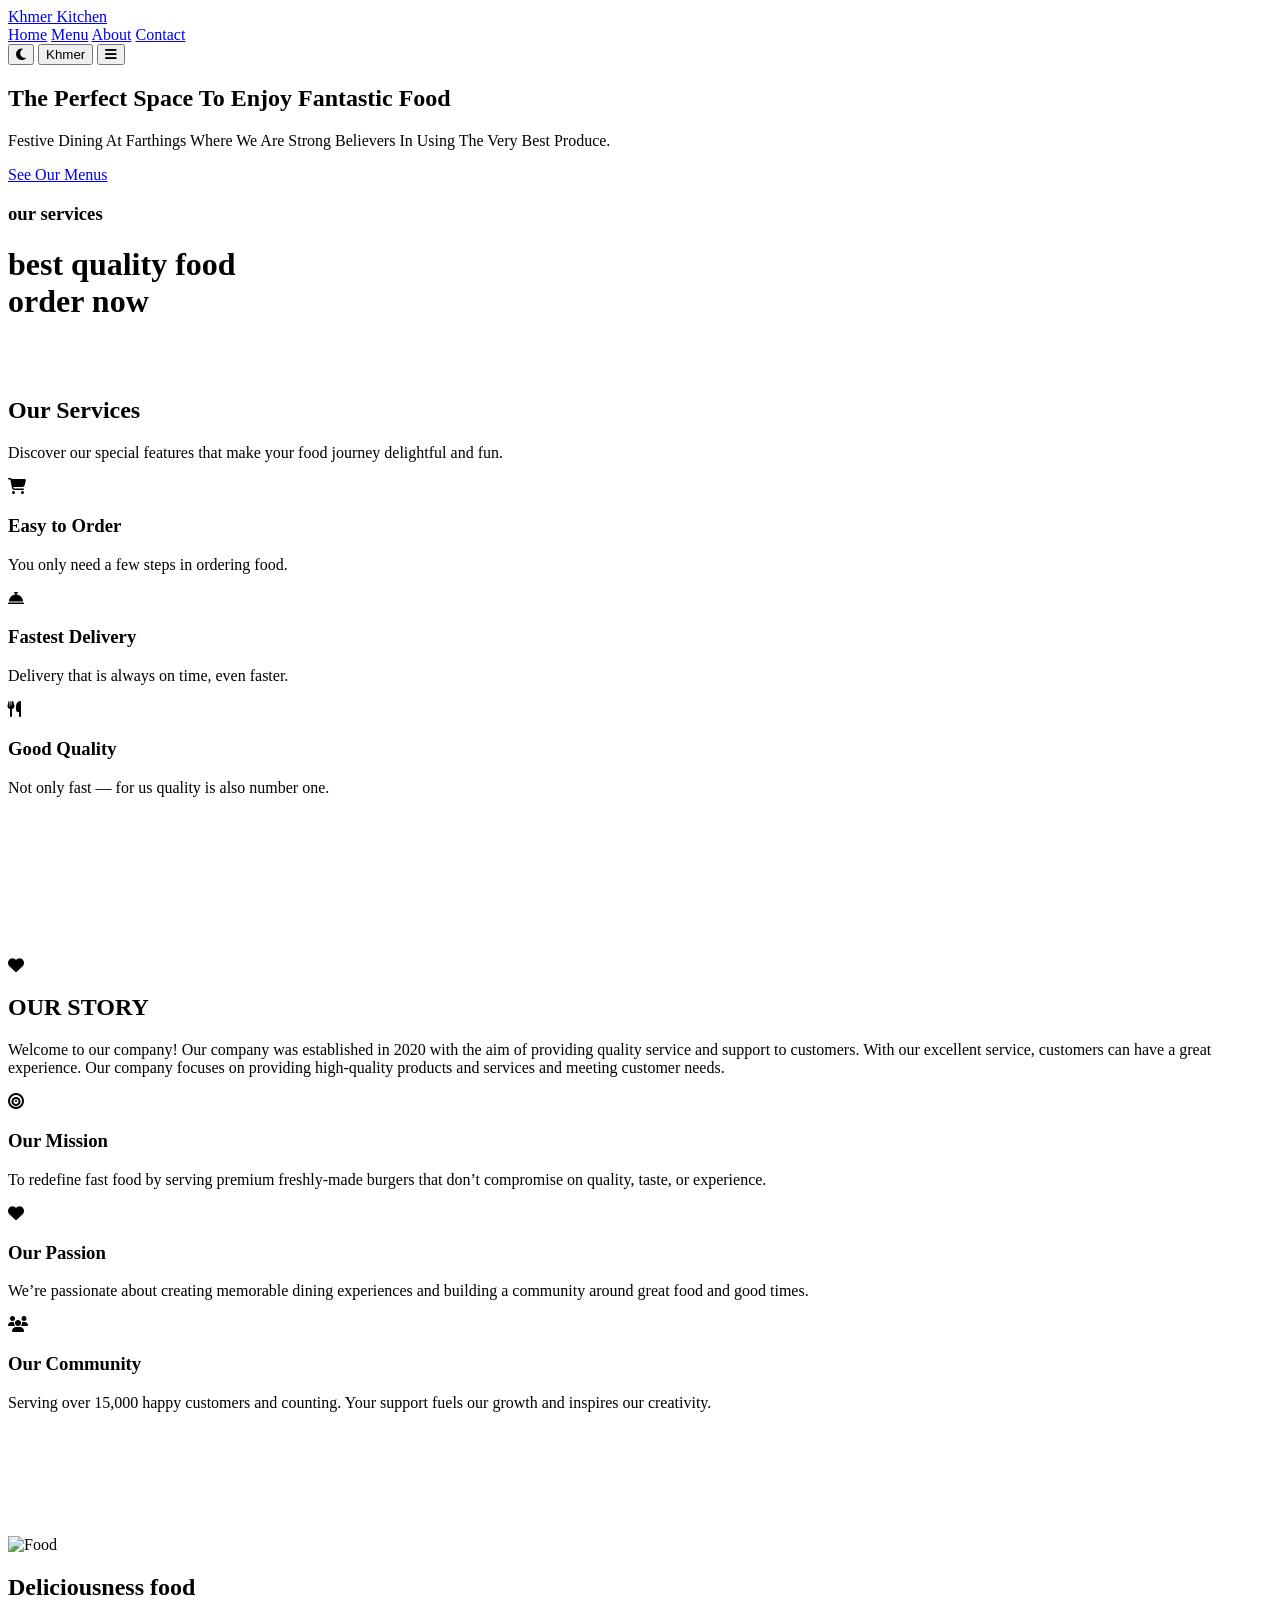
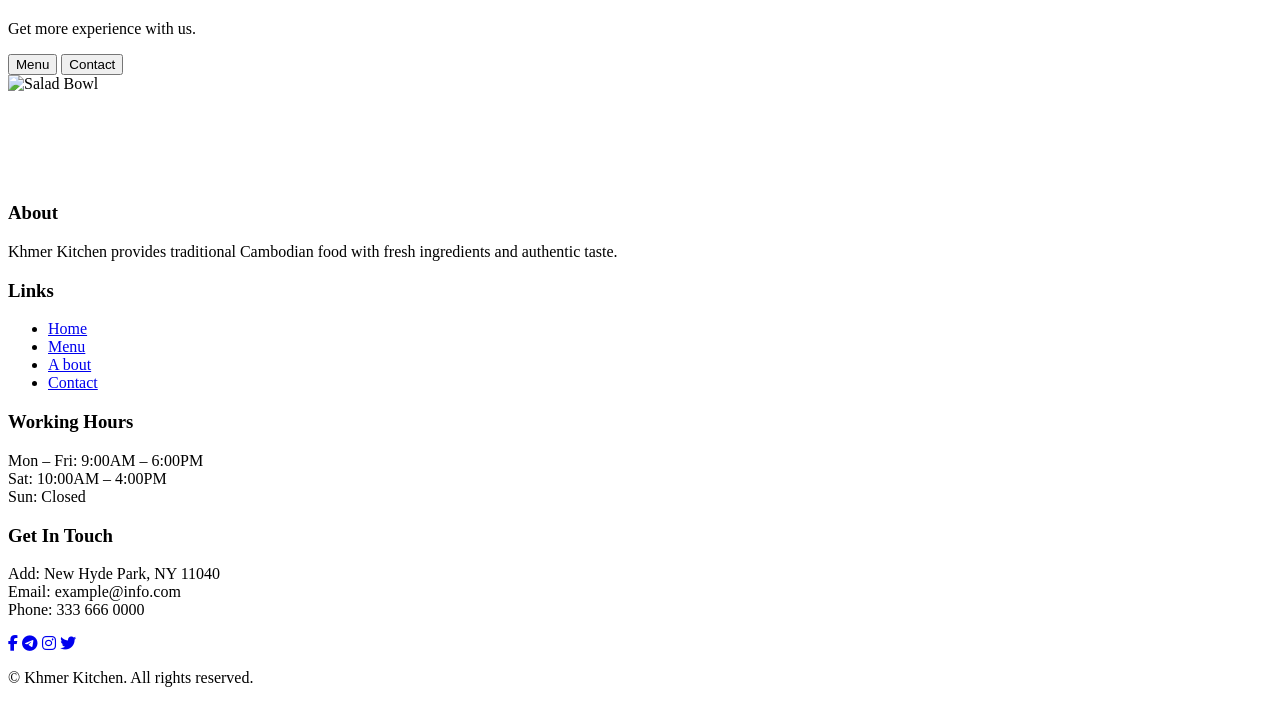
==== about.html @ 839b153e "first commit" ====
<!DOCTYPE html>
<html lang="en">
<head>
  <meta charset="UTF-8" />
  <meta name="viewport" content="width=device-width, initial-scale=1.0" />
  <title>Khmer Kitchen</title>
  <!-- CSS -->
  <link rel="stylesheet" href="style.css" />

  <!-- Google Fonts -->
  <link
    href="https://fonts.googleapis.com/css2?family=Hanuman&family=Roboto:wght@300;400;500;700&display=swap"
    rel="stylesheet"
  />
  <!-- Font Awesome -->
  <link
    rel="stylesheet"
    href="https://cdnjs.cloudflare.com/ajax/libs/font-awesome/6.5.1/css/all.min.css"
  />

</head>

<body>

  <!-- HEADER -->
  <header class="site-header">
    <div class="container nav">
      <a href="#" class="logo" id="logo">Khmer Kitchen</a>
      <nav class="nav-links" id="navLinks">
        <a href="home2.html" id="navHome">Home</a>
        <a href="menu.html" id="navMenu">Menu</a>
        <a href="about.html" id="navAbout" class="active">About</a>
        <a href="contact.html" id="navContact">Contact</a>
      </nav>
      <div class="actions">
        <button id="toggleBtn" onclick="themeToggle()"><i class="fas fa-moon"></i></button>
        <button id="langBtn" onclick="toggleLanguage()">Khmer</button>
        <button class="hamburger"><i class="fas fa-bars"></i></button>
      </div>
    </div>
  </header>

   <!-- Promo Banner -->
  <section id="home" class="promo-banner">
    <div class="promo-text">
      <h1 id="promoTitle">The Perfect Space To Enjoy Fantastic Food</h1>
      <p id="promoText">
        Festive Dining At Farthings Where We Are Strong Believers In Using The Very Best Produce.
      </p>
      <div class="buttons">
        <a href="menu.html" class="btn-red" id="seeMenu">See Our Menus</a>
      </div>
    </div>
  </section>

  <div class="heading-section container">
    <h3 id="ooou">our services</h3>
    <h1 class="heading" id="ooopu">best <span>quality food</span> <br>order now</h1>
    <br><br>
  </div>

  <!-- Services Section -->
  <section class="featuresttt">
    <div class="containerttt">
      <h2 id="ourservicesh">Our Services</h2>
      <p class="subtitlettt" id="ourservicesp">
        Discover our special features that make your food journey delightful and fun.
      </p>

      <div class="feature-gridttt">
        <div class="feature-cardttt hiddenttt">
          <div class="iconttt"><i class="fas fa-shopping-cart"></i></div>
          <h3 id="treeiconha">Easy to Order</h3>
          <p id="treeiconpa">You only need a few steps in ordering food.</p>
        </div>

        <div class="feature-cardttt hiddenttt">
          <div class="iconttt"><i class="fas fa-concierge-bell"></i></div>
          <h3 id="treeiconhb">Fastest Delivery</h3>
          <p id="treeiconpb">Delivery that is always on time, even faster.</p>
        </div>

        <div class="feature-cardttt hiddenttt">
          <div class="iconttt"><i class="fas fa-utensils"></i></div>
          <h3 id="treeiconhc">Good Quality</h3>
          <p id="treeiconpc">Not only fast — for us quality is also number one.</p>
        </div>
      </div>
    </div>
  </section>
<br><br><br><br><br><br><br><br>


  <section class="story-section container">

    <!-- Top Icon -->
    <div class="top-icon">
      <i class="fa-solid fa-heart"></i>
    </div>

    <h1 class="title" id="ourstory">OUR <span>STORY</span></h1>

    <p class="subtitle" id="storyour">
      Welcome to our company! Our company was established in 2020 with the aim of providing quality service and support to customers.
      With our excellent service, customers can have a great experience. Our company focuses on providing high-quality products and services and meeting customer needs.
    </p>

    <div class="cards active">

      <div class="cardp">
        <div class="cardp-icon">
          <i class="fa-solid fa-bullseye"></i>
        </div>
        <h3 id="ourmish">Our Mission</h3>
        <p id="ourmisp">
          To redefine fast food by serving premium freshly-made burgers
          that don’t compromise on quality, taste, or experience.
        </p>
      </div>

      <div class="cardp active">
        <div class="cardp-icon">
          <i class="fa-solid fa-heart"></i>
        </div>
        <h3 id="ourmish1">Our Passion</h3>
        <p id="ourmisp1">
          We’re passionate about creating memorable dining experiences
          and building a community around great food and good times.
        </p>
      </div>

      <div class="cardp active">
        <div class="cardp-icon">
          <i class="fa-solid fa-users"></i>
        </div>
        <h3 id="ourmish2">Our Community</h3>
        <p id="ourmisp2">
          Serving over 15,000 happy customers and counting.
          Your support fuels our growth and inspires our creativity.
        </p>
      </div>

    </div>

  </section>



  <br>
  <br><br><br><br><br>
<section class="newsletter container">

    <!-- Left Food Image -->
    <img 
      src="https://images.unsplash.com/photo-1540189549336-e6e99c3679fe?q=80&w=600"
      class="left-img"
      alt="Food"
    >

    <!-- Main Content -->
    <h1 id="textinbox">Deliciousness food</h1>
    <p id="textinboxp">Get more experience with us.</p>

    <!-- Subscribe Form -->
<div class="button-group">
  <button class="button-groupb1" id="menu">Menu</button>
  <button class="button-groupb2" id="contact">Contact</button>
</div>

    <!-- Right Bowl Image -->
    <img 
      src="https://images.unsplash.com/photo-1512621776951-a57141f2eefd?q=80&w=600"
      class="right-img"
      alt="Salad Bowl"
    >

     </section>
     <br><br><br><br><br>
  
  <footer class="site-footer">
  <div class="footer-columns">
    <div class="footer-column">
      <h3>About</h3>
      <p>Khmer Kitchen provides traditional Cambodian food with fresh ingredients and authentic taste.</p>
    </div>

    <div class="footer-column">
      <h3>Links</h3>
      <ul>
        <li><a href="home2.html">Home</a></li>
        <li><a href="menu.html">Menu</a></li>
        <li><a href="about.html">A bout</a></li>
        <li><a href="contact.html">Contact</a></li>
      </ul>
    </div>

    <div class="footer-column">
      <h3>Working Hours</h3>
      <p>Mon – Fri: 9:00AM – 6:00PM<br>
         Sat: 10:00AM – 4:00PM <br>
         Sun: Closed
      </p>
    </div>

    <div class="footer-column">
      <h3>Get In Touch</h3>
      <p>Add: New Hyde Park, NY 11040<br>
         Email: example@info.com<br>
         Phone: 333 666 0000</p>
      <div class="social-icons">
        <a href="#"><i class="fab fa-facebook-f"></i></a>
        <a href="#"><i class="fab fa-telegram-plane"></i></a>
        <a href="#"><i class="fab fa-instagram"></i></a>
        <a href="#"><i class="fab fa-twitter"></i></a>
      </div>
    </div>
  </div>

  <div class="footer-bottom">
    <p>&copy; <span id="year"></span> Khmer Kitchen. All rights reserved.</p>
  </div>
</footer>

  <!-- JS -->
  <script src="js.js"></script>

</body>
</html>
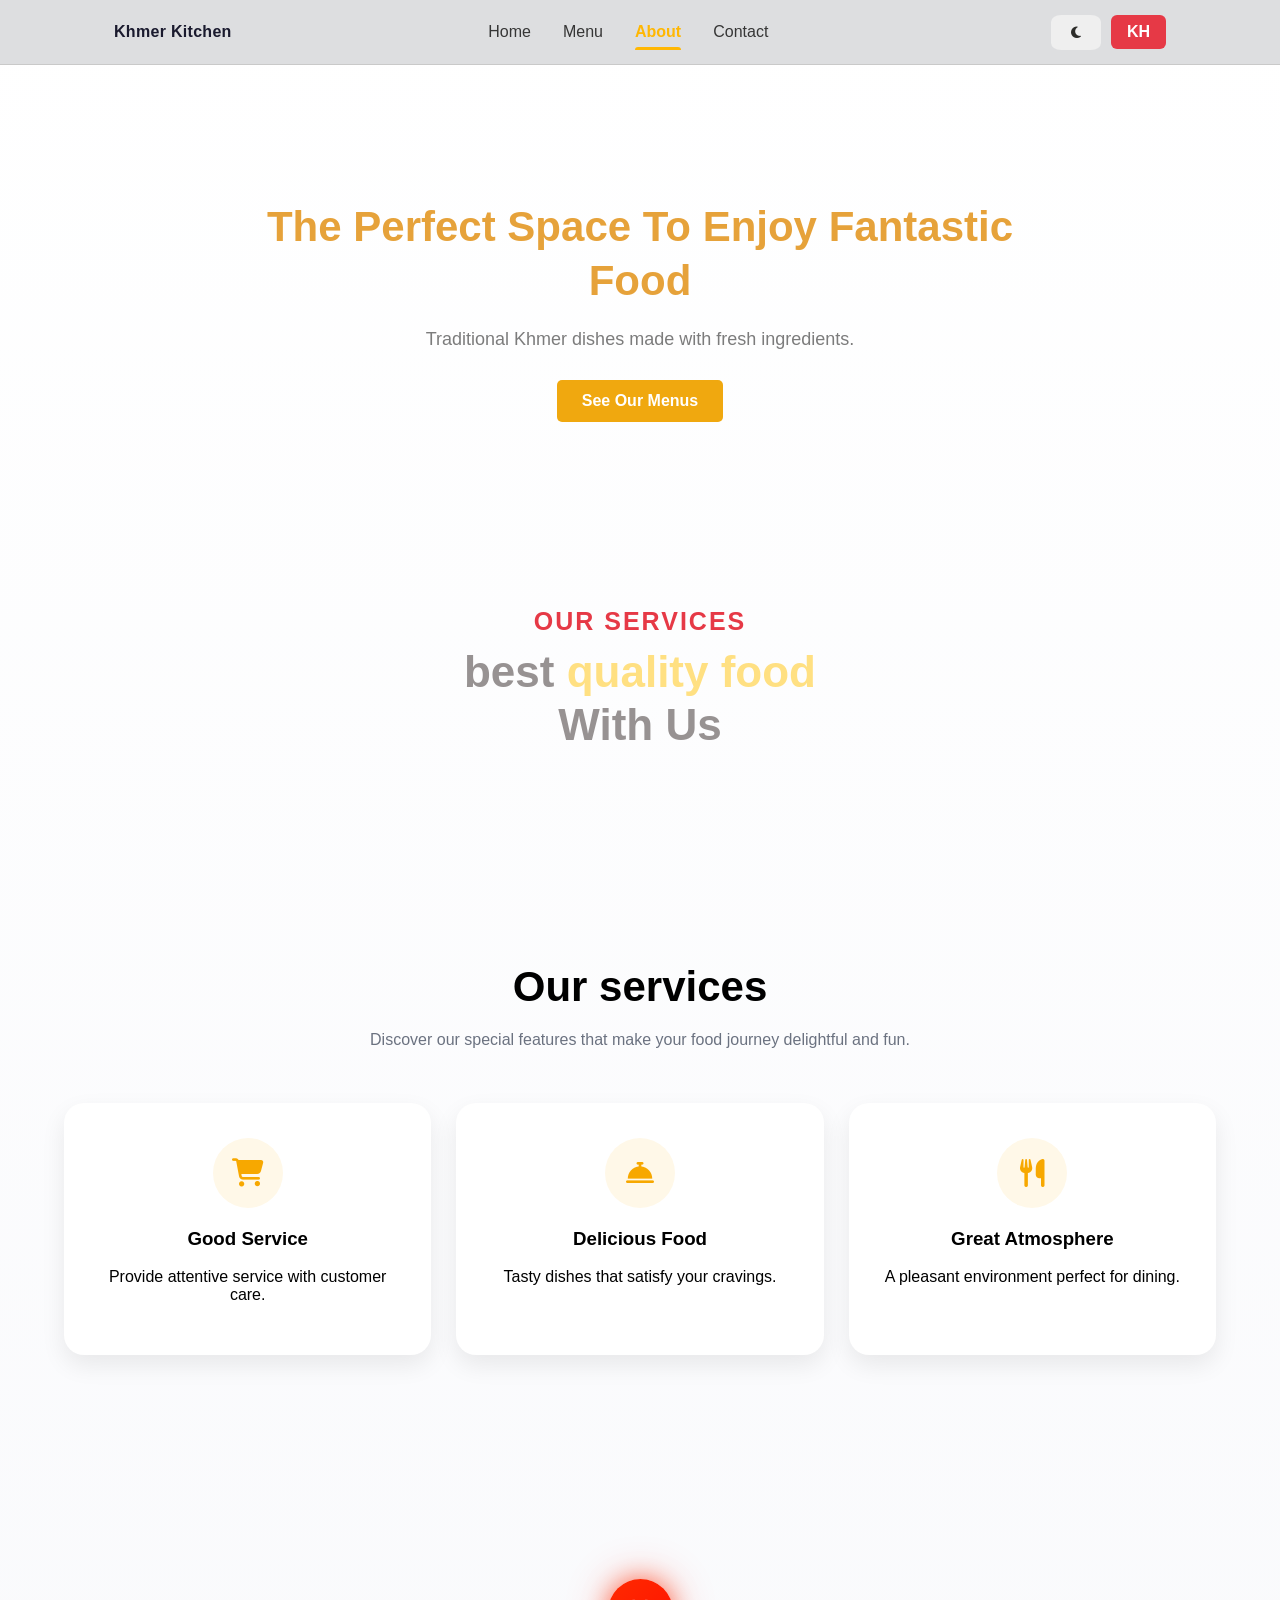
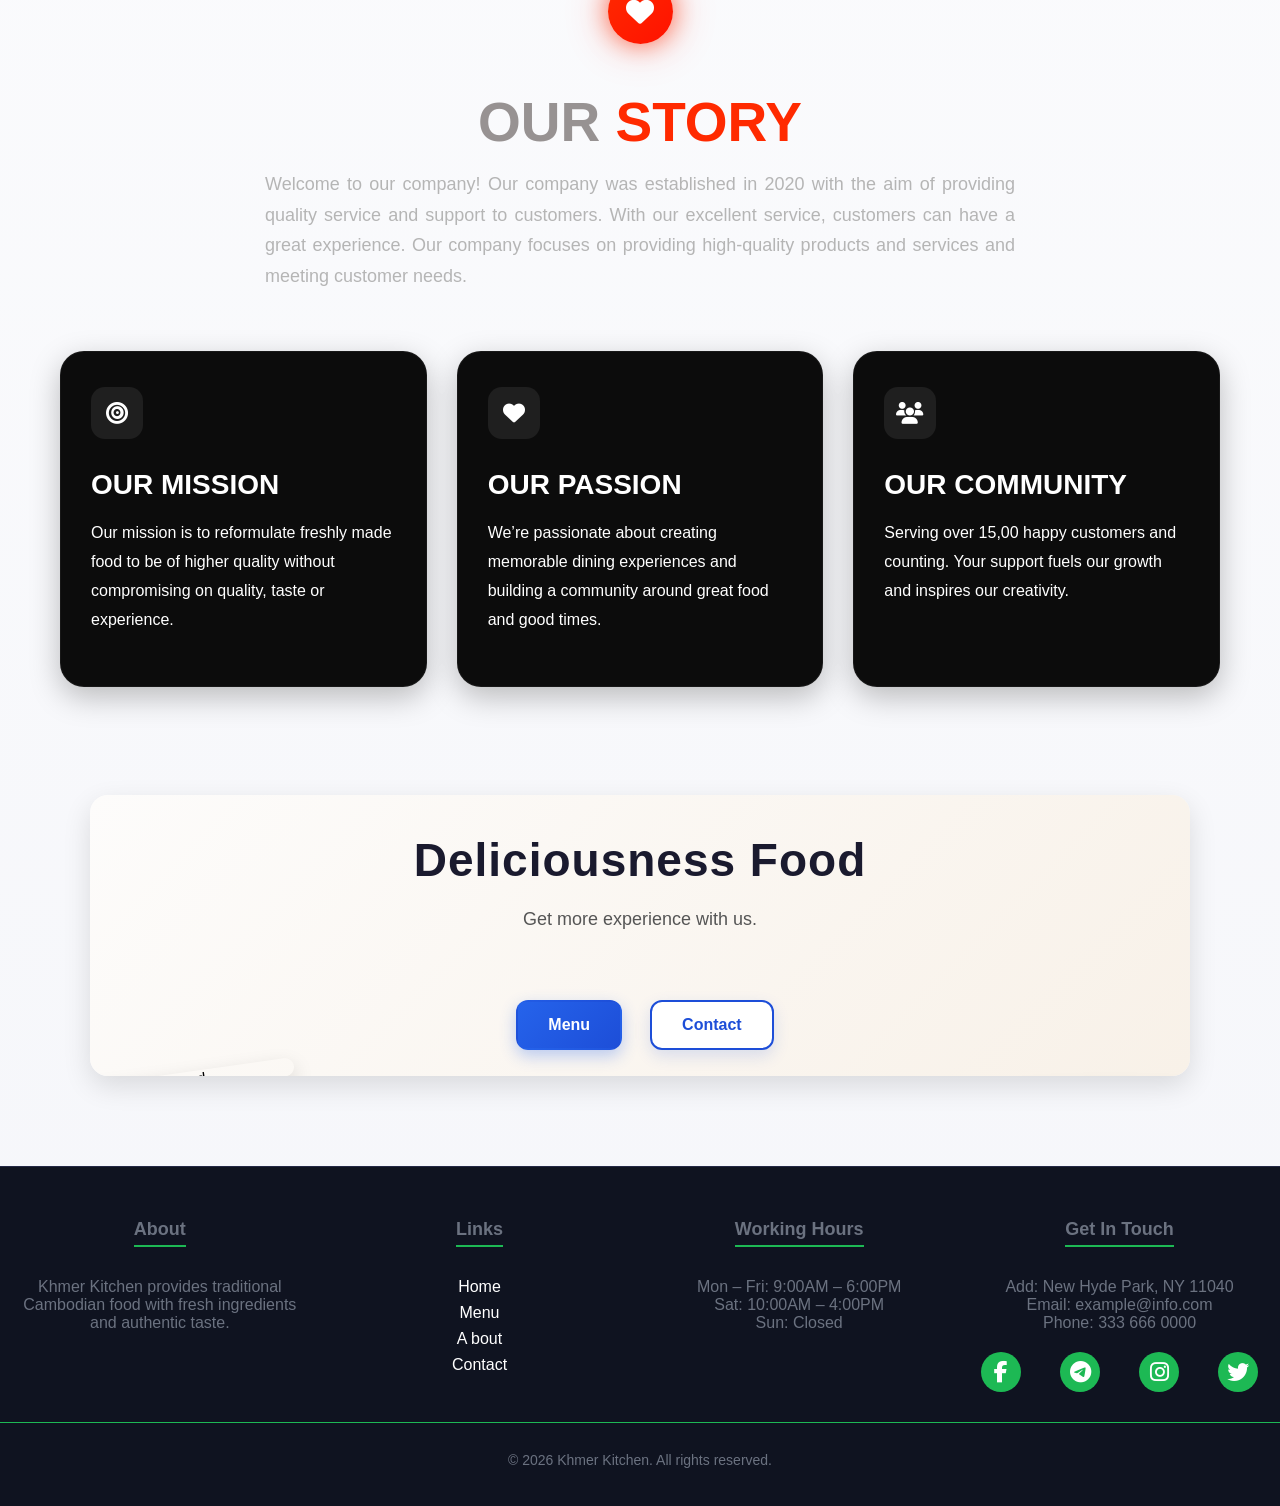
==== commit d8252491: "update" ====
--- a/about.html
+++ b/about.html
@@ -5,7 +5,7 @@
   <meta name="viewport" content="width=device-width, initial-scale=1.0" />
   <title>Khmer Kitchen</title>
   <!-- CSS -->
-  <link rel="stylesheet" href="style.css" />
+  <link rel="stylesheet" href="./assets/css/style.css" />
 
   <!-- Google Fonts -->
   <link
@@ -27,7 +27,7 @@
     <div class="container nav">
       <a href="#" class="logo" id="logo">Khmer Kitchen</a>
       <nav class="nav-links" id="navLinks">
-        <a href="home2.html" id="navHome">Home</a>
+        <a href="index.html" id="navHome">Home</a>
         <a href="menu.html" id="navMenu">Menu</a>
         <a href="about.html" id="navAbout" class="active">About</a>
         <a href="contact.html" id="navContact">Contact</a>
@@ -222,7 +222,7 @@
 </footer>
 
   <!-- JS -->
-  <script src="js.js"></script>
+  <script src="./assets/javascript/js.js"></script>
 
 </body>
 </html>
--- a/assets/css/style.css
+++ b/assets/css/style.css
@@ -0,0 +1,3346 @@
+        body.light {
+      --bg: #f5f6fa;
+      --surface: #ffffff;
+      --texth: color:#666;;
+      --texthheader: #472701;
+      --texthh: #979292;
+      --text: #e1e3ec;
+      --muted: #6b7280;
+      --accent: #ffb703;
+      --accent-2: #fb6f92;
+      --success: #34d399;
+      --danger: #ef4444;
+      --shadow: 0 6px 20px rgba(0, 0, 0, 0.1);
+      --onfo: #b1b0ae;
+      --boxboxcontact: #ffffff;
+      --border: none;
+      --backgroundhover: #f1f1f1;
+      --colorcontact: #424244;
+      --colorh: #1a1a2e;
+      --input:#ffffff;
+      --inputborder:1px solid #dcdcdc;
+      --background-color: rgba(216, 217, 219, 0.85);
+      --border-bottom: 1px solid #c9c9c9;
+      --color: #1a1a2e;
+      --colorhea: rgb(54, 54, 54);
+      --colorheahover: black;
+      --background-colorrr: #fdf8f8;
+      --oooodl:#2c2c29;
+      --rgb: none;
+      --textho: #fa9522b7;
+      --texthoo: #7c7c7c;
+      --gggaaa: #e6a23a;
+    }
+    
+    :root {
+      --bg: #cccfda;
+      --surface: #151a2d;
+      --texth: #e7e9f5;
+      --texthheader: #e7e9f5;
+      --texthh: #e7e9f5;
+      --text: #e7e9f5;
+      --muted: #aab0d4;
+      --accent: #ffb703;
+      --accent-2: #fb6f92;
+      --success: #34d399;
+      --danger: #ef4444;
+      --radius: 14px;
+      --shadow: 0 10px 30px rgba(0, 0, 0, 0.25);
+      --onfo: #273057;
+      --boxboxcontact: linear-gradient(180deg, #090c18 0%, #12172b 100%);
+      --border: 1px solid #243055;
+      --backgroundhover: #12172b;
+      --colorcontact: #aab0d4;
+      --colorh: #e7e9f5;
+      --input:#12172b;
+      --inputborder:1px solid #242424;
+      --background-color: rgba(21, 26, 45, 0.85);
+      --border-bottom: 1px solid #232845;
+      --color: #e7e9f5;
+      --colorhea: white;
+      --colorheahover: #e7e9f5;
+      --background-colorrr: rgba(21, 26, 45, 0.85);
+      --oooodl:#ffd900;
+      --rgb: rgba(0, 0, 0, 0.5);
+      --textho: #ffffff;
+      --texthoo: #ddd;
+      --gggaaa: #ddd;
+    }
+
+
+    * {
+      box-sizing: border-box;
+    }
+
+    html,
+    body {
+      margin: 0;
+      padding: 0;
+    }
+
+/* Default English font stack */
+body {
+  font-family: ui-sans-serif, system-ui, -apple-system, "Segoe UI", Roboto, "Helvetica Neue", Arial, sans-serif;
+  background: linear-gradient(180deg, #0b1020 0%, #0f1320 100%);
+  transition: background 0.3s ease, color 0.3s ease;
+}
+
+/* Khmer font stack */
+body.khmer {
+  font-family: 'Hanuman', 'Noto Sans Khmer', serif;
+}
+
+/*conice*/
+.promo-wrapper{
+    width:100%;
+    max-width:1200px;
+    display:grid;
+    grid-template-columns:repeat(auto-fit,minmax(450px,1fr));
+    gap:40px;
+}
+
+.promo-box{
+    background:#fff;
+    border-radius:25px;
+    padding:40px;
+    display:flex;
+    justify-content:space-between;
+    align-items:center;
+    min-height:320px;
+    position:relative;
+    overflow:hidden;
+    box-shadow:0 10px 25px rgba(0,0,0,.08);
+    transition:all .4s ease;
+}
+
+/* Top Border Animation */
+.promo-box::before{
+    content:"";
+    position:absolute;
+    top:0;
+    left:0;
+    width:0;
+    height:5px;
+    background:#f5b34f;
+    transition:.4s ease;
+}
+
+.promo-box:hover::before{
+    width:100%;
+}
+
+/* Card Hover */
+.promo-box:hover{
+    transform:translateY(-12px);
+    box-shadow:
+        0 20px 40px rgba(0,0,0,.15),
+        0 0 25px rgba(245,179,79,.18);
+}
+
+/* Content */
+.promo-content{
+    max-width:320px;
+}
+
+.promo-box h2{
+    font-size:2rem;
+    line-height:1.3;
+    margin-bottom:20px;
+    color:#222;
+    transition:.3s;
+}
+
+.promo-box p{
+    color:#666;
+    font-size:1.1rem;
+    line-height:1.7;
+    margin-bottom:35px;
+    transition:.3s;
+}
+
+.promo-box:hover h2{
+    color:#f5b34f;
+}
+
+.promo-box:hover p{
+    color:#333;
+}
+
+/* Buttons */
+.promo-button{
+    display:inline-flex;
+    align-items:center;
+    gap:10px;
+    text-decoration:none;
+    padding:16px 32px;
+    border-radius:10px;
+    font-size:1.1rem;
+    font-weight:600;
+    transition:.3s ease;
+}
+
+.promo-button i{
+    transition:.3s ease;
+}
+
+.promo-button:hover{
+    transform:translateY(-3px);
+}
+
+.promo-button:hover i{
+    transform:translateX(6px);
+}
+
+/* Icons */
+.promo-icon{
+    font-size:90px;
+    transition:.5s ease;
+}
+
+.promo-box:hover .promo-icon{
+    transform:scale(1.15) rotate(10deg);
+}
+
+/* Tech Card */
+.promo-tech .promo-button{
+    background:#f5b34f;
+    color:#fff;
+}
+
+.promo-tech .promo-button:hover{
+    background:#e6a23a;
+}
+
+.promo-tech .promo-icon{
+    color:#f5b34f;
+}
+
+/* Contact Card */
+.promo-contact .promo-button{
+    background:#111;
+    color:#fff;
+}
+
+.promo-contact .promo-button:hover{
+    background:#222;
+}
+
+.promo-contact .promo-icon{
+    color:#f5b34f;
+}
+
+/* Shine Effect */
+.promo-box::after{
+    content:"";
+    position:absolute;
+    top:-100%;
+    left:-100%;
+    width:60%;
+    height:300%;
+    background:linear-gradient(
+        120deg,
+        transparent,
+        rgba(255,255,255,.5),
+        transparent
+    );
+    transform:rotate(25deg);
+    transition:.8s;
+}
+
+.promo-box:hover::after{
+    left:150%;
+}
+
+/* Mobile */
+@media(max-width:768px){
+
+    body{
+        padding:20px;
+    }
+
+    .promo-wrapper{
+        grid-template-columns:1fr;
+        gap:25px;
+    }
+
+    .promo-box{
+        flex-direction:column;
+        text-align:center;
+        gap:30px;
+        min-height:auto;
+        padding:30px 25px;
+    }
+
+    .promo-content{
+        max-width:100%;
+    }
+
+    .promo-box h2{
+        font-size:1.7rem;
+    }
+
+    .promo-box p{
+        font-size:1rem;
+    }
+
+    .promo-icon{
+        font-size:70px;
+    }
+}
+    /*bbbbbbbb*/
+.food-section {
+  width: 90%;
+  max-width: 1200px;
+  margin: 60px auto;
+}
+
+.food-section h1 {
+  text-align: center;
+  font-size: 48px;
+  margin-bottom: 50px;
+  color: var(--texth);
+  letter-spacing: 3px;
+}
+
+
+.food-container {
+  display: grid;
+  grid-template-columns: repeat(auto-fit, minmax(320px, 1fr));
+  gap: 30px;
+}
+
+.food-card {
+      margin: 0 10px;
+      background: var(--boxboxcontact);
+      border: var(--border);
+      border-radius: var(--radius);
+      overflow: hidden;
+      box-shadow: 0 4px 12px rgba(0, 0, 0, 0.25);
+      transition: transform 0.2s ease, box-shadow 0.2s ease;
+}
+
+.food-card:hover {
+  transform: translateY(-8px);
+  box-shadow: 0 20px 40px rgba(0,0,0,.12);
+}
+
+.image-wrapper {
+  overflow: hidden;
+}
+
+.food-card img {
+  width: 100%;
+  height: 260px;
+  object-fit: cover;
+  transition: .4s ease;
+}
+
+.food-card:hover img {
+  transform: scale(1.05);
+}
+
+.food-content {
+  padding: 6px 25px 25px;
+}
+
+.food-content h2 {
+  font-size: 26px;
+  color: var(--texth);
+  margin-bottom: 10px;
+  font-weight: 700;
+}
+
+.food-content p {
+  color: var(--muted);
+  line-height: 1.7;
+  margin-bottom: 20px;
+}
+
+.food-footer {
+  display: flex;
+  justify-content: space-between;
+  align-items: center;
+}
+
+.price {
+  font-size: 26px;
+  font-weight: 700;
+  color: #ff6b35;
+}
+
+    /* =========================
+   ABOUT SECTION
+========================= */
+.cook-about{
+    padding:80px 20px;
+}
+
+.cook-container{
+    max-width:1200px;
+    margin:auto;
+    display:grid;
+    grid-template-columns:1fr 1fr;
+    gap:70px;
+    align-items:center;
+}
+
+/* =========================
+   TEXT CONTENT
+========================= */
+.cook-text h1{
+    font-size:52px;
+    line-height:1.15;
+    font-weight:700;
+    color: var(--texth);
+    margin-bottom:25px;
+}
+
+.cook-text p{
+    font-size:16px;
+    line-height:1.8;
+    color: var(--muted);
+    margin-bottom:20px;
+}
+
+.cook-text ul{
+    padding-left:20px;
+    margin-bottom:30px;
+}
+
+.cook-text ul li{
+    margin-bottom:10px;
+    color:var(--muted);
+    font-size:15px;
+}
+
+/* =========================
+   BUTTON
+========================= */
+.cook-btn{
+    display:inline-block;
+    background:#f2a31b;
+    color:#fff;
+    text-decoration:none;
+    padding:16px 40px;
+    border-radius:12px;
+    font-size:16px;
+    font-weight:600;
+    transition:.3s ease;
+    box-shadow:0 8px 20px rgba(242,163,27,.35);
+}
+
+.cook-btn:hover{
+    background:#e69500;
+    transform:translateY(-4px);
+}
+
+/* =========================
+   IMAGE STYLE
+========================= */
+.cook-image{
+    position:relative;
+    overflow:hidden;
+    border-radius:24px;
+    background:#fff;
+    padding:10px;
+    box-shadow:0 20px 45px rgba(0,0,0,.12);
+}
+
+.cook-image img{
+    width:100%;
+    height:500px;
+    object-fit:cover;
+    display:block;
+    border-radius:18px;
+    transition:all .6s ease;
+}
+
+.cook-image:hover img{
+    transform:scale(1.08);
+}
+
+/* Orange Decoration */
+.cook-image::before{
+    content:"";
+    position:absolute;
+    width:140px;
+    height:140px;
+    background:#f2a31b;
+    top:-40px;
+    left:-40px;
+    border-radius:50%;
+    opacity:.15;
+}
+
+.cook-image::after{
+    content:"";
+    position:absolute;
+    width:180px;
+    height:180px;
+    border:8px solid #f2a31b;
+    right:-70px;
+    bottom:-70px;
+    border-radius:50%;
+    opacity:.15;
+}
+
+/* =========================
+   FLOAT ANIMATION
+========================= */
+.cook-image{
+    animation:cook-float 5s ease-in-out infinite;
+}
+
+@keyframes cook-float{
+    0%,100%{
+        transform:translateY(0);
+    }
+    50%{
+        transform:translateY(-12px);
+    }
+}
+
+/* =========================
+   TABLET
+========================= */
+@media(max-width:992px){
+
+    .cook-container{
+        gap:40px;
+    }
+
+    .cook-text h1{
+        font-size:42px;
+    }
+
+    .cook-image img{
+        height:420px;
+    }
+}
+
+/* =========================
+   MOBILE
+========================= */
+@media(max-width:768px){
+
+    .cook-container{
+        grid-template-columns:1fr;
+        gap:35px;
+    }
+
+    .cook-text{
+        order:2;
+    }
+
+    .cook-image{
+        order:1;
+    }
+
+    .cook-text h1{
+        font-size:34px;
+    }
+
+    .cook-image img{
+        height:320px;
+    }
+
+    .cook-btn{
+        width:100%;
+        text-align:center;
+    }
+}
+
+/* =========================
+   SMALL MOBILE
+========================= */
+@media(max-width:480px){
+
+    .cook-about{
+        padding:60px 15px;
+    }
+
+    .cook-text h1{
+        font-size:28px;
+    }
+
+    .cook-text p{
+        font-size:14px;
+    }
+
+    .cook-text ul li{
+        font-size:14px;
+    }
+
+    .cook-image img{
+        height:250px;
+    }
+}
+    /*button*/
+    /* From Uiverse.io by RiccardoRapelli */ 
+    /*hhhh*/
+    .containerttt{
+    width:90%;
+    max-width:1200px;
+    margin:auto;
+}
+
+/* FEATURES */
+
+.featuresttt{
+    padding:80px 0;
+    text-align:center;
+}
+
+.featuresttt h2,
+.recipesttt h2{
+  color: var(--texth);
+    font-size:42px;
+    margin-bottom:15px;
+}
+
+.subtitlettt{
+    color: var(--muted);
+    max-width:700px;
+    margin:0 auto 50px;
+    line-height:1.7;
+}
+
+.feature-gridttt{
+    display:grid;
+    grid-template-columns:repeat(auto-fit,minmax(250px,1fr));
+    gap:25px;
+}
+
+.feature-cardttt{
+    background:#fff;
+    padding:35px 25px;
+    border-radius:20px;
+    box-shadow:0 10px 25px rgba(0,0,0,.08);
+    transition:.4s;
+}
+
+.feature-cardttt:hover{
+    transform:translateY(-10px);
+}
+
+.iconttt {
+  width: 70px;
+  height: 70px;
+  margin: auto;
+  border-radius: 50%;
+  background: #fff8e8;
+  color: #f7a800;
+  display: flex;
+  justify-content: center;
+  align-items: center;
+  font-size: 28px;
+  margin-bottom: 20px;
+  transition: transform 0.3s ease;
+}
+.iconttt img {
+  width: 70px;
+  height: 70px;
+  margin: auto;
+  border-radius: 50%;
+  background: #fff8e8;
+  border-radius: 50%;
+  display: flex;
+  justify-content: center;
+  align-items: center;
+  font-size: 28px;
+  margin-bottom: 20px;
+  transition: transform 0.3s ease;
+  object-fit: contain;
+}
+
+
+/* RECIPES */
+
+.recipesttt{
+    padding:80px 0;
+    text-align:center;
+}
+
+.recipe-gridttt{
+    display:grid;
+    grid-template-columns:repeat(auto-fit,minmax(320px,1fr));
+    gap:30px;
+}
+
+.recipe-cardttt{
+    position:relative;
+    background:#fff;
+    border-radius:20px;
+    overflow:hidden;
+    border:2px solid #f1e3c6;
+    transition:.4s;
+}
+
+.recipe-cardttt.active{
+    border:4px solid #f7a800;
+}
+
+.recipe-cardttt:hover{
+    transform:translateY(-10px);
+}
+
+.recipe-cardttt img{
+    width:100%;
+    height:220px;
+    object-fit:cover;
+    transition:.5s;
+}
+
+.recipe-cardttt:hover img{
+    transform:scale(1.08);
+}
+
+.heartttt{
+    position:absolute;
+    top:15px;
+    right:15px;
+    width:40px;
+    height:40px;
+    border-radius:50%;
+    background:#fff;
+    display:flex;
+    align-items:center;
+    justify-content:center;
+    box-shadow:0 5px 15px rgba(0,0,0,.15);
+    cursor:pointer;
+}
+
+.heartttt.active{
+    color:red;
+}
+
+.contentttt{
+    padding:20px;
+    text-align:left;
+}
+
+.contentttt h3{
+    margin-bottom:15px;
+}
+
+.infottt{
+    display:flex;
+    gap:20px;
+    color:#666;
+    margin-bottom:20px;
+}
+
+.btnttt{
+    width:100%;
+    border:none;
+    background:#f7a800;
+    color:#fff;
+    padding:12px;
+    border-radius:10px;
+    cursor:pointer;
+    font-weight:bold;
+    transition:.3s;
+}
+
+.btnttt:hover{
+    background:#df9500;
+}
+
+/* Animation */
+
+.hiddenttt{
+    opacity:0;
+    transform:translateY(40px);
+}
+
+.showttt{
+    opacity:1;
+    transform:translateY(0);
+    transition:.8s ease;
+}
+
+/* Responsive */
+
+@media(max-width:768px){
+
+.featuresttt h2,
+.recipesttt h2{
+    font-size:30px;
+}
+
+.recipe-gridttt{
+    grid-template-columns:1fr;
+}
+
+.infottt{
+    flex-direction:column;
+    gap:8px;
+}
+}
+
+
+.show-more-wrapttt{
+    text-align:center;
+    margin-top:30px;
+}
+
+.show-more-btnttt{
+    padding:12px 30px;
+    border:none;
+    border-radius:50px;
+    background:#ff6b35;
+    color:#fff;
+    font-size:16px;
+    font-weight:600;
+    cursor:pointer;
+    transition:.3s;
+}
+
+.show-more-btnttt:hover{
+    transform:translateY(-3px);
+}
+
+.recipe-cardttt.hidden-cardttt{
+    display:none;
+}
+    /*banner*/
+
+
+.banner {
+  width: 100%;
+  height: 20px;
+  background: #d80016;
+  overflow: hidden;
+  position: relative;
+  display: flex;
+  align-items: center;
+}
+
+.track {
+  display: inline-block;
+  white-space: nowrap;
+  animation: move 20s linear infinite;
+}
+
+.track span {
+  color: white;
+  font-size: 16px;
+  letter-spacing: 2px;
+  padding-right: 80px;
+}
+
+@keyframes move {
+  from {
+    transform: translateX(100);
+  }
+  to {
+    transform: translateX(-60%);
+  }
+}
+.switch {
+  position: relative;
+  display: inline-block;
+  width: 60px;
+  height: 34px;
+}
+
+.switch #input {
+  opacity: 0;
+  width: 0;
+  height: 0;
+}
+
+.slider {
+  position: absolute;
+  cursor: pointer;
+  top: 0;
+  left: 0;
+  right: 0;
+  bottom: 0;
+  background-color: #2196f3;
+  -webkit-transition: 0.4s;
+  transition: 0.4s;
+  z-index: 0;
+  overflow: hidden;
+}
+
+.sun-moon {
+  position: absolute;
+  content: "";
+  height: 26px;
+  width: 26px;
+  left: 4px;
+  bottom: 4px;
+  background-color: yellow;
+  -webkit-transition: 0.4s;
+  transition: 0.4s;
+}
+
+#input:checked + .slider {
+  background-color: black;
+}
+
+#input:focus + .slider {
+  box-shadow: 0 0 1px #2196f3;
+}
+
+#input:checked + .slider .sun-moon {
+  -webkit-transform: translateX(26px);
+  -ms-transform: translateX(26px);
+  transform: translateX(26px);
+  background-color: white;
+  -webkit-animation: rotate-center 0.6s ease-in-out both;
+  animation: rotate-center 0.6s ease-in-out both;
+}
+
+.moon-dot {
+  opacity: 0;
+  transition: 0.4s;
+  fill: gray;
+}
+
+#input:checked + .slider .sun-moon .moon-dot {
+  opacity: 1;
+}
+
+.slider.round {
+  border-radius: 34px;
+}
+
+.slider.round .sun-moon {
+  border-radius: 50%;
+}
+
+#moon-dot-1 {
+  left: 10px;
+  top: 3px;
+  position: absolute;
+  width: 6px;
+  height: 6px;
+  z-index: 4;
+}
+
+#moon-dot-2 {
+  left: 2px;
+  top: 10px;
+  position: absolute;
+  width: 10px;
+  height: 10px;
+  z-index: 4;
+}
+
+#moon-dot-3 {
+  left: 16px;
+  top: 18px;
+  position: absolute;
+  width: 3px;
+  height: 3px;
+  z-index: 4;
+}
+
+#light-ray-1 {
+  left: -8px;
+  top: -8px;
+  position: absolute;
+  width: 43px;
+  height: 43px;
+  z-index: -1;
+  fill: white;
+  opacity: 10%;
+}
+
+#light-ray-2 {
+  left: -50%;
+  top: -50%;
+  position: absolute;
+  width: 55px;
+  height: 55px;
+  z-index: -1;
+  fill: white;
+  opacity: 10%;
+}
+
+#light-ray-3 {
+  left: -18px;
+  top: -18px;
+  position: absolute;
+  width: 60px;
+  height: 60px;
+  z-index: -1;
+  fill: white;
+  opacity: 10%;
+}
+
+.cloud-light {
+  position: absolute;
+  fill: #eee;
+  animation-name: cloud-move;
+  animation-duration: 6s;
+  animation-iteration-count: infinite;
+}
+
+.cloud-dark {
+  position: absolute;
+  fill: #ccc;
+  animation-name: cloud-move;
+  animation-duration: 6s;
+  animation-iteration-count: infinite;
+  animation-delay: 1s;
+}
+
+#cloud-1 {
+  left: 30px;
+  top: 15px;
+  width: 40px;
+}
+
+#cloud-2 {
+  left: 44px;
+  top: 10px;
+  width: 20px;
+}
+
+#cloud-3 {
+  left: 18px;
+  top: 24px;
+  width: 30px;
+}
+
+#cloud-4 {
+  left: 36px;
+  top: 18px;
+  width: 40px;
+}
+
+#cloud-5 {
+  left: 48px;
+  top: 14px;
+  width: 20px;
+}
+
+#cloud-6 {
+  left: 22px;
+  top: 26px;
+  width: 30px;
+}
+
+@keyframes cloud-move {
+  0% {
+    transform: translateX(0px);
+  }
+
+  40% {
+    transform: translateX(4px);
+  }
+
+  80% {
+    transform: translateX(-4px);
+  }
+
+  100% {
+    transform: translateX(0px);
+  }
+}
+
+.stars {
+  transform: translateY(-32px);
+  opacity: 0;
+  transition: 0.4s;
+}
+
+.star {
+  fill: white;
+  position: absolute;
+  -webkit-transition: 0.4s;
+  transition: 0.4s;
+  animation-name: star-twinkle;
+  animation-duration: 2s;
+  animation-iteration-count: infinite;
+}
+
+#input:checked + .slider .stars {
+  -webkit-transform: translateY(0);
+  -ms-transform: translateY(0);
+  transform: translateY(0);
+  opacity: 1;
+}
+
+#star-1 {
+  width: 20px;
+  top: 2px;
+  left: 3px;
+  animation-delay: 0.3s;
+}
+
+#star-2 {
+  width: 6px;
+  top: 16px;
+  left: 3px;
+}
+
+#star-3 {
+  width: 12px;
+  top: 20px;
+  left: 10px;
+  animation-delay: 0.6s;
+}
+
+#star-4 {
+  width: 18px;
+  top: 0px;
+  left: 18px;
+  animation-delay: 1.3s;
+}
+
+@keyframes star-twinkle {
+  0% {
+    transform: scale(1);
+  }
+
+  40% {
+    transform: scale(1.2);
+  }
+
+  80% {
+    transform: scale(0.8);
+  }
+
+  100% {
+    transform: scale(1);
+  }
+}
+
+    /* Language toggle button */
+#langBtn {
+  background-color: #e63946;   /* Bold red for visibility */
+  color: #fff;                 /* White text */
+  border: none;                /* Remove default border */
+  border-radius: 6px;          /* Rounded corners */
+  padding: 8px 16px;           /* Comfortable spacing */
+  font-size: 16px;             /* Readable size */
+  font-weight: bold;           /* Strong text */
+  cursor: pointer;             /* Pointer on hover */
+  transition: all 0.3s ease;   /* Smooth hover effect */
+}
+
+/* Hover effect */
+#langBtn:hover {
+  background-color: #d62828;   /* Darker red on hover */
+  transform: scale(1.05);      /* Slight zoom */
+}
+
+/* Active (clicked) effect */
+#langBtn:active {
+  background-color: #b51717;   /* Even darker red */
+  transform: scale(0.95);      /* Pressed look */
+}
+
+
+    /* Ensure buttons inherit the correct font */
+    button,
+    .exploremore,
+    .lang-switcher button {
+      font-family: inherit;
+    }
+
+    .en-text {
+  font-family: 'Noto Sans', sans-serif;
+}
+
+.km-text {
+  font-family: 'Noto Sans Khmer', sans-serif;
+}
+
+
+
+    body.light {
+      background: linear-gradient(180deg, #ffffff 0%, #f5f6fa 100%);
+    }
+
+
+
+
+    /*home*/
+    body {
+      font-family: Arial, sans-serif;
+      background-color: #f4f4f4;
+      margin: 0;
+      padding: 0;
+    }
+
+    .news-section {
+      padding: 40px 20px;
+      text-align: center;
+    }
+
+    .news-section h2 {
+      color: #ef4444;
+      margin-bottom: 30px;
+      font-size: 2em;
+    }
+
+    .news-container {
+      display: flex;
+      justify-content: center;
+      gap: 20px;
+      flex-wrap: wrap;
+    }
+
+    .news-card {
+      background: #fff;
+      border-radius: 8px;
+      overflow: hidden;
+      width: 300px;
+      box-shadow: 0 4px 6px rgba(0,0,0,0.1);
+      transition: transform 0.3s ease;
+    }
+
+    .news-card:hover {
+      transform: translateY(-8px);
+    }
+
+    .news-card img {
+      width: 100%;
+      height: 180px;
+      object-fit: cover;
+    }
+
+    .news-content {
+      padding: 15px;
+      text-align: left;
+    }
+
+    .news-meta {
+      font-size: 0.85em;
+      color: #777;
+      margin-bottom: 10px;
+    }
+
+    .news-title {
+      font-size: 1.1em;
+      margin-bottom: 15px;
+      color: #333;
+    }
+
+    .read-more {
+      display: inline-block;
+      padding: 8px 12px;
+      background:#e65c00;
+      color: #fff;
+      text-decoration: none;
+      border-radius: 4px;
+      font-size: 0.9em;
+      transition: background-color 0.3s ease;
+    }
+
+    .read-more:hover {
+      background:#e63946 ;
+    }
+
+
+
+/* =========================
+   Newsletter Container
+========================= */
+.newsletter {
+  width: 100%;
+  max-width: 1000px;
+  background: linear-gradient(135deg, #fdfcfb, #f8f1e8);
+  border-radius: 18px;
+  padding: 70px 50px;
+  position: relative;
+  overflow: hidden;
+  text-align: center;
+  box-shadow: 0 10px 28px rgba(0, 0, 0, 0.12);
+  transition: transform 0.3s ease;
+}
+
+.newsletter:hover {
+  transform: translateY(-6px);
+}
+
+/* =========================
+   Headings & Text
+========================= */
+.newsletter h1 {
+  font-size: 46px;
+  color: #1a1a2e;
+  margin-bottom: 18px;
+  font-weight: 700;
+  letter-spacing: 1px;
+}
+
+.newsletter p {
+  color: #555;
+  font-size: 18px;
+  margin-bottom: 40px;
+  line-height: 1.6;
+}
+
+/* =========================
+   Decorative Images
+========================= */
+.left-img {
+  position: absolute;
+  left: -25px;
+  bottom: -15px;
+  width: 230px;
+  transform: rotate(-8deg);
+  border-radius: 14px;
+  box-shadow: 0 8px 20px rgba(0,0,0,0.15);
+  transition: transform 0.4s ease;
+}
+
+.right-img {
+  position: absolute;
+  right: -35px;
+  bottom: -25px;
+  width: 230px;
+  border-radius: 50%;
+  box-shadow: 0 8px 20px rgba(0,0,0,0.15);
+  transition: transform 0.4s ease;
+}
+
+.left-img:hover,
+.right-img:hover {
+  transform: scale(1.05);
+}
+
+/* =========================
+   Button Group
+========================= */
+.button-group {
+  display: flex;
+  gap: 18px;
+  justify-content: center;
+  align-items: center;
+  padding: 26px;
+  border-radius: 16px;
+}
+
+/* Shared Button Style */
+.button-groupb1,
+.button-groupb2 {
+  padding: 14px 30px;
+  font-size: 16px;
+  font-weight: 600;
+  border-radius: 12px;
+  cursor: pointer;
+  transition: all 0.3s ease;
+  border: 2px solid transparent;
+}
+
+/* Menu Button */
+.button-groupb1 {
+  background: linear-gradient(135deg, #2563eb, #1d4ed8);
+  color: #fff;
+  box-shadow: 0 6px 16px rgba(37, 99, 235, 0.3);
+}
+
+.button-groupb1:hover {
+  background: linear-gradient(135deg, #1d4ed8, #153e75);
+  transform: translateY(-4px);
+}
+
+/* Contact Button */
+.button-groupb2 {
+  background: #fff;
+  color: #1d4ed8;
+  border: 2px solid #1d4ed8;
+  box-shadow: 0 6px 16px rgba(29, 78, 216, 0.15);
+}
+
+.button-groupb2:hover {
+  background: #1d4ed8;
+  color: #fff;
+  transform: translateY(-4px);
+}
+
+/* Active State */
+.button-groupb1:active,
+.button-groupb2:active {
+  transform: scale(0.95);
+}
+
+/* =========================
+   Responsive
+========================= */
+@media(max-width:768px) {
+  .newsletter {
+    padding: 50px 25px;
+  }
+
+  .newsletter h1 {
+    font-size: 32px;
+  }
+
+  .newsletter p {
+    font-size: 15px;
+  }
+
+  .left-img,
+  .right-img {
+    display: none;
+  }
+
+  .button-group {
+    flex-direction: column;
+    gap: 14px;
+  }
+
+  .button-groupb1,
+  .button-groupb2 {
+    width: 100%;
+  }
+}
+
+    /* Hidden cards */
+    .hidden {
+      display: none;
+    }
+
+    .more-btn {
+      margin-top: 30px;
+      padding: 10px 20px;
+      background-color: #e2c5c5;
+      color: #ef4444;
+      border: none;
+      border-radius: 5px;
+      cursor: pointer;
+      font-weight: bold;
+      transition: background-color 0.3s ease;
+    }
+
+    .more-btn:hover {
+      background-color: #ef4444;
+      color: #fff;
+    }
+
+    /*botton*/
+.box {
+  display: flex;
+  align-items: center;
+  gap: 15px; /* space between icon and text */
+  padding: 15px;
+  border: 1px solid #eee;
+  border-radius: 8px;
+  margin: 10px 0;
+}
+
+.box i {
+  font-size: 40px;
+  color: #ff6600;
+  flex-shrink: 0; /* prevents icon from shrinking */
+}
+
+.box h4 {
+  margin: 0;
+  font-size: 20px;
+  color: #333;
+}
+
+.box p {
+  margin: 5px 0 0;
+  color: #666;
+}
+
+
+.box:hover {
+  transform: translateY(-10px);
+}
+
+.box:hover i {
+  color: #ff3300;
+}
+
+    /* From Uiverse.io by RiccardoRapelli */
+    .switch {
+      position: relative;
+      display: inline-block;
+      width: 60px;
+      height: 34px;
+    }
+
+    .switch #input {
+      opacity: 0;
+      width: 0;
+      height: 0;
+    }
+
+    .slider {
+      position: absolute;
+      cursor: pointer;
+      top: 0;
+      left: 0;
+      right: 0;
+      bottom: 0;
+      background-color: #2196f3;
+      -webkit-transition: 0.4s;
+      transition: 0.4s;
+      z-index: 0;
+      overflow: hidden;
+    }
+
+    .sun-moon {
+      position: absolute;
+      content: "";
+      height: 26px;
+      width: 26px;
+      left: 4px;
+      bottom: 4px;
+      background-color: yellow;
+      -webkit-transition: 0.4s;
+      transition: 0.4s;
+    }
+
+    #input:checked+.slider {
+      background-color: black;
+    }
+
+    #input:focus+.slider {
+      box-shadow: 0 0 1px #2196f3;
+    }
+
+    #input:checked+.slider .sun-moon {
+      -webkit-transform: translateX(26px);
+      -ms-transform: translateX(26px);
+      transform: translateX(26px);
+      background-color: white;
+      -webkit-animation: rotate-center 0.6s ease-in-out both;
+      animation: rotate-center 0.6s ease-in-out both;
+    }
+
+    .moon-dot {
+      opacity: 0;
+      transition: 0.4s;
+      fill: gray;
+    }
+
+    #input:checked+.slider .sun-moon .moon-dot {
+      opacity: 1;
+    }
+
+    .slider.round {
+      border-radius: 34px;
+    }
+
+    .slider.round .sun-moon {
+      border-radius: 50%;
+    }
+
+    #moon-dot-1 {
+      left: 10px;
+      top: 3px;
+      position: absolute;
+      width: 6px;
+      height: 6px;
+      z-index: 4;
+    }
+
+    #moon-dot-2 {
+      left: 2px;
+      top: 10px;
+      position: absolute;
+      width: 10px;
+      height: 10px;
+      z-index: 4;
+    }
+
+    #moon-dot-3 {
+      left: 16px;
+      top: 18px;
+      position: absolute;
+      width: 3px;
+      height: 3px;
+      z-index: 4;
+    }
+
+    #light-ray-1 {
+      left: -8px;
+      top: -8px;
+      position: absolute;
+      width: 43px;
+      height: 43px;
+      z-index: -1;
+      fill: white;
+      opacity: 10%;
+    }
+
+    #light-ray-2 {
+      left: -50%;
+      top: -50%;
+      position: absolute;
+      width: 55px;
+      height: 55px;
+      z-index: -1;
+      fill: white;
+      opacity: 10%;
+    }
+
+    #light-ray-3 {
+      left: -18px;
+      top: -18px;
+      position: absolute;
+      width: 60px;
+      height: 60px;
+      z-index: -1;
+      fill: white;
+      opacity: 10%;
+    }
+
+    .cloud-light {
+      position: absolute;
+      fill: #eee;
+      animation-name: cloud-move;
+      animation-duration: 6s;
+      animation-iteration-count: infinite;
+    }
+
+    .cloud-dark {
+      position: absolute;
+      fill: #ccc;
+      animation-name: cloud-move;
+      animation-duration: 6s;
+      animation-iteration-count: infinite;
+      animation-delay: 1s;
+    }
+
+    #cloud-1 {
+      left: 30px;
+      top: 15px;
+      width: 40px;
+    }
+
+    #cloud-2 {
+      left: 44px;
+      top: 10px;
+      width: 20px;
+    }
+
+    #cloud-3 {
+      left: 18px;
+      top: 24px;
+      width: 30px;
+    }
+
+    #cloud-4 {
+      left: 36px;
+      top: 18px;
+      width: 40px;
+    }
+
+    #cloud-5 {
+      left: 48px;
+      top: 14px;
+      width: 20px;
+    }
+
+    #cloud-6 {
+      left: 22px;
+      top: 26px;
+      width: 30px;
+    }
+
+    @keyframes cloud-move {
+      0% {
+        transform: translateX(0px);
+      }
+
+      40% {
+        transform: translateX(4px);
+      }
+
+      80% {
+        transform: translateX(-4px);
+      }
+
+      100% {
+        transform: translateX(0px);
+      }
+    }
+
+    .stars {
+      transform: translateY(-32px);
+      opacity: 0;
+      transition: 0.4s;
+    }
+
+    .star {
+      fill: white;
+      position: absolute;
+      -webkit-transition: 0.4s;
+      transition: 0.4s;
+      animation-name: star-twinkle;
+      animation-duration: 2s;
+      animation-iteration-count: infinite;
+    }
+
+    #input:checked+.slider .stars {
+      -webkit-transform: translateY(0);
+      -ms-transform: translateY(0);
+      transform: translateY(0);
+      opacity: 1;
+    }
+
+    #star-1 {
+      width: 20px;
+      top: 2px;
+      left: 3px;
+      animation-delay: 0.3s;
+    }
+
+    #star-2 {
+      width: 6px;
+      top: 16px;
+      left: 3px;
+    }
+
+    #star-3 {
+      width: 12px;
+      top: 20px;
+      left: 10px;
+      animation-delay: 0.6s;
+    }
+
+    #star-4 {
+      width: 18px;
+      top: 0px;
+      left: 18px;
+      animation-delay: 1.3s;
+    }
+
+    @keyframes star-twinkle {
+      0% {
+        transform: scale(1);
+      }
+
+      40% {
+        transform: scale(1.2);
+      }
+
+      80% {
+        transform: scale(0.8);
+      }
+
+      100% {
+        transform: scale(1);
+      }
+    }
+
+
+    /* Home page */
+    /* Promo Banner Section */
+    .promo-banner {
+      background: url('https://i.pinimg.com/1200x/33/ef/8b/33ef8b9c0b902154a6cd4103a21275ef.jpg') center/cover no-repeat;
+      padding: 100px 20px;
+      text-align: center;
+      color: var(--textho);
+      position: relative;
+    }
+
+    .promo-banner::after {
+      content: "";
+      position: absolute;
+      top: 0;
+      left: 0;
+      width: 100%;
+      height: 100%;
+      background: var(--rgb);
+      /* dark overlay */
+      z-index: 1;
+    }
+
+    .promo-banner .promo-text {
+      position: relative;
+      z-index: 2;
+      max-width: 800px;
+      margin: 0 auto;
+    }
+
+    .promo-banner h1 {
+      font-size: 42px;
+      font-weight: bold;
+      color: var(--gggaaa);
+      margin-bottom: 20px;
+      line-height: 1.3;
+    }
+
+    .promo-banner p {
+      font-size: 18px;
+      margin-bottom: 30px;
+      color: var(--texthoo);
+    }
+
+    .promo-banner .buttons {
+      display: flex;
+      justify-content: center;
+      gap: 20px;
+      flex-wrap: wrap;
+    }
+
+    .promo-banner .btn-red {
+      background: #f0a80f;
+      color: #fff;
+      padding: 12px 25px;
+      border-radius: 5px;
+      text-decoration: none;
+      font-weight: 600;
+      transition: background 0.3s ease;
+    }
+
+    .promo-banner .btn-red:hover {
+      background: #c72c38;
+    }
+
+    .promo-banner .btn-circle {
+      display: inline-block;
+      width: 50px;
+      height: 50px;
+      border-radius: 50%;
+      background: #fff;
+      color: #e63946;
+      text-align: center;
+      line-height: 50px;
+      font-size: 18px;
+      text-decoration: none;
+      transition: transform 0.3s ease, background 0.3s ease;
+    }
+
+    .promo-banner .btn-circle:hover {
+      background: #e63946;
+      color: #fff;
+      transform: scale(1.1);
+    }
+
+    /*about*/
+    .promo-bannera {
+      background: url('https://i.pinimg.com/1200x/3f/0c/01/3f0c012956b6330038f80c14694214f6.jpg') center/cover no-repeat;
+      /* Replace with your image */
+      padding: 100px 20px;
+      text-align: center;
+      color: #fff;
+      position: relative;
+    }
+
+    .promo-bannera::after {
+      content: "";
+      position: absolute;
+      top: 0;
+      left: 0;
+      width: 100%;
+      height: 100%;
+      background: rgba(0, 0, 0, 0.5);
+      /* dark overlay */
+      z-index: 1;
+    }
+
+    .promo-bannera .promo-text {
+      position: relative;
+      z-index: 2;
+      max-width: 800px;
+      margin: 0 auto;
+    }
+
+    .promo-bannera h1 {
+      font-size: 42px;
+      font-weight: bold;
+      margin-bottom: 20px;
+      line-height: 1.3;
+    }
+
+    .promo-bannera p {
+      font-size: 18px;
+      margin-bottom: 30px;
+      color: #ddd;
+    }
+
+    .promo-bannera .buttons {
+      display: flex;
+      justify-content: center;
+      gap: 20px;
+      flex-wrap: wrap;
+    }
+
+    .promo-bannera .btn-red {
+      background: #e63946;
+      color: #fff;
+      padding: 12px 25px;
+      border-radius: 5px;
+      text-decoration: none;
+      font-weight: 600;
+      transition: background 0.3s ease;
+    }
+
+    .promo-bannera .btn-red:hover {
+      background: #c72c38;
+    }
+
+    .promo-bannera .btn-circle {
+      display: inline-block;
+      width: 50px;
+      height: 50px;
+      border-radius: 50%;
+      background: #fff;
+      color: #e63946;
+      text-align: center;
+      line-height: 50px;
+      font-size: 18px;
+      text-decoration: none;
+      transition: transform 0.3s ease, background 0.3s ease;
+    }
+
+    .promo-bannera .btn-circle:hover {
+      background: #e63946;
+      color: #fff;
+      transform: scale(1.1);
+    }
+
+
+    .about-section {
+      padding: 40px;
+      max-width: 1200px;
+      margin: auto;
+    }
+
+    .about-header {
+      margin-bottom: 20px;
+    }
+
+    .about-header h3 {
+      color: #ff4444;
+      /* red accent */
+      margin: 10px;
+      font-size: 18px;
+      text-transform: uppercase;
+      text-align: left;
+    }
+
+    .about-header h1 {
+      margin: 10px 0;
+      font-size: 32px;
+      color: var(--texthh);
+    }
+
+    .about-text {
+      max-width: 600px;
+      margin-bottom: 30px;
+      line-height: 1.6;
+      font-size: 14px;
+      color: var(--texth);
+    }
+
+    .cardh-container {
+      display: flex;
+      gap: 20px;
+      justify-content: center;
+      flex-wrap: wrap;
+    }
+
+    .cardh {
+      background: linear-gradient(180deg, #090c18 0%, #12172b 100%);
+      border-radius: 8px;
+      box-shadow: 0 4px 6px rgba(0, 0, 0, 0.1);
+      overflow: hidden;
+      width: 250px;
+      text-align: center;
+    }
+
+    .cardh img {
+      width: 100%;
+      height: 160px;
+      object-fit: cover;
+    }
+
+    .cardh-content {
+      padding: 15px;
+    }
+
+    .cardh-content p {
+      color: #ffffff;
+      font-size: 14px;
+      margin-bottom: 15px;
+    }
+
+    .cardh button {
+      background-color: #ff6600;
+      color: #fff;
+      border: none;
+      padding: 10px 15px;
+      border-radius: 4px;
+      cursor: pointer;
+      font-weight: bold;
+    }
+
+    .cardh:hover {
+      transform: translateY(-5px);
+    }
+
+    .cardh button:hover {
+      background-color: #e65c00;
+    }
+
+    /* Services Section */
+    .sec.services {
+      padding: 80px 20px;
+      text-align: center;
+    }
+
+    .sec.services .head {
+      margin-bottom: 50px;
+      display: flex;
+    }
+
+
+    .sec.services .heading_1 {
+      font-size: 18px;
+      text-transform: uppercase;
+      color: #aab0d4;
+      margin-bottom: 10px;
+      letter-spacing: 2px;
+    }
+    .heading_2 {
+      font-size: 18px;
+      text-transform: uppercase;
+      color: #aab0d4;
+      margin-bottom: 10px;
+      letter-spacing: 2px;
+    }
+
+    .sec.services .heading {
+      font-size: 36px;
+      font-weight: bold;
+      color: #979292;
+    }
+
+    .sec.services .heading span {
+      color: #e63946;
+      /* highlight color */
+    }
+
+    .sec.services .boxes {
+      display: flex;
+      flex-wrap: wrap;
+      justify-content: center;
+      gap: 30px;
+    }
+
+    .sec.services .box {
+      background: #ece4e4;
+      border-radius: 10px;
+      padding: 10px 20px;
+      width: 280px;
+      box-shadow: 0 5px 15px rgba(0, 0, 0, 0.1);
+      transition: transform 0.3s ease, box-shadow 0.3s ease;
+    }
+
+    .sec.services .box img {
+      width: 80px;
+      margin-bottom: 20px;
+    }
+
+    .sec.services .box h4 {
+      font-size: 20px;
+      margin-bottom: 10px;
+      color: #333;
+      text-transform: capitalize;
+    }
+
+    .sec.services .box p {
+      font-size: 14px;
+      color: #666;
+      line-height: 1.6;
+    }
+
+    .sec.services .box:hover {
+      transform: translateY(-10px);
+      box-shadow: 0 10px 25px rgba(0, 0, 0, 0.15);
+    }
+
+
+    /* menu page*/
+    .container {
+      width: 100%;
+      max-width: 1100px;
+      margin: 0 auto;
+      padding: 0 20px;
+    }
+
+    .site-header {
+      position: sticky;
+      top: 0;
+      z-index: 50;
+      background-color: var(--background-color);
+      backdrop-filter: blur(10px);
+      border-bottom: var(--border-bottom);
+    }
+
+
+    :root {
+  --accent: #6c63ff;
+  --muted: #8a90b8;
+  --border: #2a3155;
+}
+
+.nav {
+  display: flex;
+  align-items: center;
+  justify-content: space-between;
+  min-height: 64px;
+  padding: 0 24px;
+  border-bottom: 1px solid var(--border);
+}
+
+.nav-links {
+  display: flex;
+  align-items: center;
+  gap: 16px;
+}
+
+.nav-links a {
+  position: relative;
+  color: #aab0d4;
+  text-decoration: none;
+  padding: 8px 0;
+  transition: color 0.3s ease;
+}
+
+.nav-links a:hover {
+  color: #ffffff;
+}
+
+.nav-links a.active {
+  color: #ffb703;
+  font-weight: 600;
+}
+
+.nav-links a.active::after {
+  content: "";
+  position: absolute;
+  left: 0;
+  bottom: -1px;
+  width: 100%;
+  height: 3px;
+  background: #ffb703;
+  border-radius: 3px 3px 0 0;
+  animation: slideIn 0.3s ease forwards;
+}
+
+@keyframes slideIn {
+  from {
+    width: 0;
+    opacity: 0;
+  }
+  to {
+    width: 100%;
+    opacity: 1;
+  }
+}
+
+    @keyframes slideIn {
+      from {
+        width: 0;
+        opacity: 0;
+      }
+
+      to {
+        width: 100%;
+        opacity: 1;
+      }
+    }
+
+    .logo {
+      font-weight: 800;
+      letter-spacing: 0.3px;
+      text-decoration: none;
+      color: var(--color);
+    }
+
+    .nav-links a {
+      color: var(--colorhea);
+      text-decoration: none;
+      margin-right: 16px;
+    }
+
+    .nav-links a:hover {
+      color: var(--colorheahover);
+    }
+
+    .actions {
+      display: flex;
+      gap: 0;
+      /* មិនមានចន្លោះ */
+      align-items: center;
+      /* ឲ្យវាស្មើតាមបណ្តោយ */
+    }
+
+    .icon-btn {
+      position: relative;
+    }
+
+    .icon-btn .badge {
+      position: absolute;
+      top: -5px;
+      right: -5px;
+      color: white;
+      border-radius: 50%;
+      padding: 2px 6px;
+      font-size: 12px;
+    }
+
+
+    .icon-btn {
+      background: #151a2d;
+      color: #e7e9f5;
+      border: 1px solid #2a3054;
+      border-radius: 10px;
+      padding: 8px 12px;
+      cursor: pointer;
+    }
+
+    .badge {
+      background: var(--accent-2);
+      color: #120b00;
+      padding: 2px 8px;
+      border-radius: 999px;
+      margin-left: 8px;
+      font-weight: 700;
+    }
+
+
+    .hero {
+  display: grid;
+  grid-template-columns: 1.1fr 0.9fr;
+  align-items: center;
+  gap: 24px;
+  padding: 60px 0;
+  
+}
+
+
+.hero-content{
+      background-color: var(--background-colorrr);
+      backdrop-filter: blur(10px);
+      border-bottom: var(--border-bottom);
+      border-radius: 20px;
+      padding: 5px;
+    }
+
+    .hero-content h1 {
+      font-size: 44px;
+      margin: 0 10px 10px;
+      color: var(--texthheader);
+    }
+
+    .hero-content p {
+      margin: 0 10px 20px;
+      color: var(--texth)
+    }
+
+    .hero-content a {
+      margin: 0 10px 20px;
+      color: #1a1a2e
+    }
+
+    .hero-image {
+      border-radius: var(--radius);
+      min-height: 260px;
+      background:
+        radial-gradient(120px 60px at 80% 20%, rgba(255, 183, 3, 0.2), transparent 60%),
+        radial-gradient(120px 60px at 30% 80%, rgba(251, 111, 146, 0.25), transparent 60%),
+        url('https://images.unsplash.com/photo-1504674900247-0877df9cc836?q=80&w=1200') center/cover no-repeat;
+      box-shadow: 0 6px 20px rgba(0, 0, 0, 0.1);
+    }
+
+    .btn {
+      display: inline-block;
+      border-radius: 10px;
+      text-decoration: none;
+      cursor: pointer;
+      padding: 12px 16px;
+      font-weight: 700;
+      border: none;
+    }
+
+    .btn-primary {
+      background: #ff6600;
+      text-align: center;
+      padding: 10px 15px;
+      color: #e7e9f5;
+    }
+
+    .btn-primarycard {
+      background: #ff6600;
+      text-align: center;
+      width: 100px;
+      padding: 10px;
+      color: #e7e9f5;
+    }
+
+    .btn-primary:hover {
+      filter: brightness(1.05);
+    }
+
+    .menu-section {
+      padding: 40px 0;
+    }
+
+    .menu-header {
+      display: flex;
+      align-items: center;
+      justify-content: space-between;
+      gap: 16px;
+      flex-wrap: wrap;
+      margin: 0 10px 20px;
+    }
+
+    .menu-header{
+      margin: 0 10px 10px;
+    }
+
+    .controls {
+      display: flex;
+      gap: 16px;
+      align-items: center;
+      flex-wrap: wrap;
+    }
+
+    .filters {
+      display: flex;
+      gap: 8px;
+      flex-wrap: wrap;
+    }
+
+    .chip {
+      background: var(--surface);
+      color: var(--texth);
+      border: 1px solid #2a3054;
+      padding: 8px 12px;
+      border-radius: 999px;
+      cursor: pointer;
+    }
+
+    .chip.active {
+      background: var(--onfo);
+      border-color: #3a4272;
+    }
+
+    .search {
+      background: var(--surface);
+      color: var(--texth);
+      border: 1px solid #2a3054;
+      padding: 10px 12px;
+      border-radius: 10px;
+      min-width: 220px;
+    }
+
+    .menu-section {
+      padding: 40px 0;
+    }
+
+    .grid {
+      margin-top: 20px;
+      display: grid;
+      grid-template-columns: repeat(3, 1fr);
+      gap: 18px;
+    }
+
+    .card {
+      margin: 0 10px;
+      background: var(--boxboxcontact);
+      border: var(--border);
+      border-radius: var(--radius);
+      overflow: hidden;
+      box-shadow: 0 4px 12px rgba(0, 0, 0, 0.25);
+      transition: transform 0.2s ease, box-shadow 0.2s ease;
+    }
+
+    .card:hover {
+      transform: translateY(-3px);
+      box-shadow: 0 14px 36px rgba(0, 0, 0, 0.35);
+    }
+
+    .card-img {
+      width: 100%;
+      height: 210px;
+      object-fit: cover;
+      display: block;
+      cursor: pointer;
+    }
+
+    .card-body {
+      padding: 5px 14px 10px;
+      display: grid;
+      gap: 8px;
+    }
+
+    .card-body h3 {
+      color: var(--texth);
+    }
+
+    .card-body p {
+      color: var(--texth);
+    }
+
+    .card-body p strong {
+      color: #148f3d;
+    }
+
+    .card-title {
+      display: flex;
+      align-items: center;
+      justify-content: space-between;
+    }
+
+    .card-title h3 {
+      margin: 0;
+      font-size: 18px;
+      color: var(--texth);
+    }
+
+    .tags {
+      display: flex;
+      gap: 6px;
+      flex-wrap: wrap;
+    }
+
+    .tag {
+      font-size: 12px;
+      color: #200f1c;
+      background: #d1d7ff;
+      padding: 4px 8px;
+      border-radius: 999px;
+      border: 1px solid #b9c0ff;
+    }
+
+.food-footer button:hover{
+    background:#e85a2a;
+}
+
+    .card-actions {
+      display: flex;
+      justify-content: space-between;
+      align-items: center;
+      gap: 10px;
+    }
+
+    .card-actions .btn {
+      padding: 10px 12px;
+    }
+
+    .secondary {
+      background: #263055;
+      color: var(--texth);
+    }
+
+
+    /*about*/
+        .story-section{
+      width:100%;
+      max-width:1200px;
+      text-align:center;
+    }
+
+    /* Top Icon */
+    .top-icon{
+      width:65px;
+      height:65px;
+      background:linear-gradient(135deg,#ff2a00,#ff1200);
+      border-radius:50%;
+      display:flex;
+      align-items:center;
+      justify-content:center;
+      margin:0 auto 25px;
+      font-size:28px;
+      color:#fff;
+      box-shadow:0 0 25px rgba(255,42,0,0.6),
+                  0 0 45px rgba(255,42,0,0.3);
+      transition:transform 0.3s ease, box-shadow 0.3s ease;
+    }
+
+    .top-icon:hover{
+      transform:scale(1.15) rotate(10deg);
+      box-shadow:0 0 35px rgba(255,42,0,0.8),
+                  0 0 65px rgba(255,42,0,0.4);
+    }
+
+    /* Heading */
+    .title{
+      font-size:55px;
+      font-weight:900;
+      text-transform:uppercase;
+      margin-bottom:15px;
+      color:var(--texthh);
+    }
+
+    .title span{
+      color:#ff2a00;
+    }
+
+    .title_1{
+      text-transform:uppercase;
+      margin-bottom:15px;
+      color:#ff2a00;
+    }
+
+    .title_1 span{
+      color:var(--texthh);
+    }
+
+    .subtitle{
+      max-width:750px;
+      margin:0 auto 60px;
+      color:#b5b5b5;
+      font-size:18px;
+      line-height:1.7;
+      text-align: justify;
+    }
+
+    /* Cards */
+    .cards{
+      display:grid;
+      grid-template-columns:repeat(auto-fit,minmax(260px,1fr));
+      gap:30px;
+    }
+
+
+    .cardp{
+      background:#0c0c0c;
+      border-radius:24px;
+      padding:35px 30px;
+      text-align:left;
+      transition:0.4s ease;
+      border:1px solid rgba(255,255,255,0.05);
+      position:relative;
+      overflow:hidden;
+      box-shadow: 0 10px 30px rgba(0, 0, 0, 0.25);
+    }
+
+    .cardp:hover{
+      transform:translateY(-10px);
+      box-shadow:0 10px 35px rgba(255,60,0,0.2);
+      background:linear-gradient(135deg,#ff3c00,#ff1200);
+    }
+
+
+    .cardp-icon{
+      width:52px;
+      height:52px;
+      border-radius:14px;
+      background:rgba(255,255,255,0.08);
+      display:flex;
+      align-items:center;
+      justify-content:center;
+      font-size:22px;
+      margin-bottom:30px;
+      color:#fff;
+    }
+
+    .cardp h3{
+      font-size:28px;
+      margin-bottom:18px;
+      text-transform:uppercase;
+      color:#fff;
+    }
+
+    .cardp p{
+      color:#c9c9c9;
+      font-size:16px;
+      line-height:1.8;
+    }
+
+    .active p{
+      color:#fff;
+    }
+
+    /* Responsive */
+    @media(max-width:768px){
+      .title{
+        font-size:40px;
+      }
+
+      .subtitle{
+        font-size:16px;
+      }
+    }
+
+    .about-section,
+    .contact-section {
+      padding: 40px 0;
+    }
+
+    .about-section {
+      padding: 60px 0;
+    }
+
+    .about-content {
+      display: grid;
+      grid-template-columns: 1.2fr 0.8fr;
+      gap: 24px;
+      align-items: center;
+    }
+
+    .about-text p {
+      margin-bottom: 16px;
+      color: var(--muted);
+      line-height: 1.6;
+    }
+
+    .about-image img {
+      width: 100%;
+      border-radius: var(--radius);
+      box-shadow: var(--shadow);
+      margin-bottom: 5%;
+    }
+
+    @media (max-width: 768px) {
+      .about-content {
+        grid-template-columns: 1fr;
+      }
+    }
+
+    /*contactact*/
+    .heroi {
+      background: url(https://encrypted-tbn0.gstatic.com/images?q=tbn:ANd9GcS9N9vE0duUYn3NPZfrFvPUCif8MpNx6Wmfnw&s) center/cover no-repeat;
+      color: #fff;
+      text-align: center;
+      padding: 80px 20px;
+    }
+
+
+
+    /* Map container */
+    .map-container {
+      position: relative;
+      width: 100%;
+      height: 400px;
+      /* adjust height as needed */
+      overflow: hidden;
+      border-radius: 8px;
+      box-shadow: 0 4px 10px rgba(0, 0, 0, 0.2);
+      margin: 20px 0;
+    }
+
+    /* Responsive iframe */
+    .map-container iframe {
+      position: absolute;
+      top: 0;
+      left: 0;
+      width: 100%;
+      height: 100%;
+      border: none;
+    }
+
+    /* Optional hover effect */
+    .map-container:hover {
+      box-shadow: 0 6px 14px rgba(0, 0, 0, 0.3);
+      transform: scale(1.01);
+      transition: all 0.3s ease;
+    }
+
+
+    /*footer*/
+    /* Custom Alert Modal */
+    .site-footer {
+      padding: 24px 0;
+      border-top: 1px solid #232845;
+      color: var(--muted);
+    }
+
+    input[type="email"] {
+      padding: 10px;
+      border: none;
+      border-radius: 4px;
+      width: 250px;
+      margin-right: 10px;
+    }
+
+    button {
+      margin-left: 10px;
+      padding: 10px 20px;
+      border: none;
+      border-radius: 4px;
+      color: var(--oooodl);
+      cursor: pointer;
+      font-weight: bold;
+      border-radius: 20%;
+    }
+
+    footer {
+      background-color: #0f1320;
+      color: #fff;
+      padding: 40px 20px 20px;
+      text-align: center;
+    }
+
+    .footer-columns {
+      display: flex;
+      flex-wrap: wrap;
+      justify-content: space-between;
+      margin-bottom: 20px;
+    }
+
+    .footer-column {
+      flex: 1 1 200px;
+      margin: 10px;
+    }
+
+    .footer-column h3 {
+      margin-bottom: 15px;
+      font-size: 18px;
+      border-bottom: 2px solid #1db954;
+      display: inline-block;
+      padding-bottom: 5px;
+    }
+
+    .footer-column ul {
+      list-style: none;
+      padding: 0;
+    }
+
+    .footer-column ul li {
+      margin-bottom: 8px;
+    }
+
+    .footer-column ul li a {
+      color: #fff;
+      text-decoration: none;
+    }
+
+    .footer-column ul li a:hover {
+      text-decoration: underline;
+    }
+
+    /* Social Icons */
+    .social-icons {
+      display: flex;
+      gap: 15px;
+      margin-top: 10px;
+      justify-content: center;
+    }
+
+    .social-icons a {
+      color: #fff;
+      text-decoration: none;
+      font-size: 22px;
+      width: 40px;
+      height: 40px;
+      display: flex;
+      align-items: center;
+      justify-content: center;
+      border-radius: 50%;
+      background-color: #1db954;
+      transition: background-color 0.3s ease, transform 0.2s ease;
+    }
+
+    .social-icons a:hover {
+      background-color: #148f3d;
+      transform: scale(1.1);
+    }
+
+    .footer-bottom {
+      text-align: center;
+      border-top: 1px solid #1db954;
+      padding-top: 15px;
+      font-size: 14px;
+    }
+
+    .modal {
+      position: fixed;
+      inset: 0;
+      display: none;
+      align-items: center;
+      justify-content: center;
+      z-index: 1000;
+    }
+
+    .modal.show {
+      display: flex;
+    }
+
+    .modal-backdrop {
+      position: absolute;
+      inset: 0;
+      background: rgba(0, 0, 0, 0.7);
+      backdrop-filter: blur(4px);
+    }
+
+    .modal-content {
+      position: relative;
+      z-index: 2;
+      background: var(--surface);
+      border-radius: var(--radius);
+      box-shadow: 0 10px 30px rgba(0, 0, 0, 0.4);
+      padding: 16px;
+      max-width: 90%;
+      max-height: 90%;
+      display: flex;
+      flex-direction: column;
+      align-items: center;
+      overflow: auto;
+      animation: fadeInScale 0.3s ease;
+    }
+
+    .modal-content img {
+      max-width: 100%;
+      max-height: 80vh;
+      border-radius: 10px;
+      box-shadow: 0 6px 20px rgba(0, 0, 0, 0.5);
+    }
+
+.modal-close {
+  position: absolute;
+  top: 10px;
+  right: 12px;
+  width: 32px;
+  height: 32px;
+  background: #eeebeb; /* neutral base */
+  border: none;
+  color: #333;
+  font-size: 20px;
+  font-weight: bold;
+  border-radius: 5%;
+  display: flex;
+  align-items: center;
+  justify-content: center;
+  cursor: pointer;
+  transition: background 0.25s ease, transform 0.2s ease, color 0.25s ease;
+}
+
+.modal-close:hover {
+  background: #c2c1c1; /* soft red hover */
+  color: #fff;
+  transform: scale(1.1);
+}
+
+.modal-close:focus {
+  outline: 2px solid #4cafef; /* clear focus ring */
+  outline-offset: 3px;
+}
+
+
+    @keyframes fadeInScale {
+      from {
+        opacity: 0;
+        transform: scale(0.95);
+      }
+
+      to {
+        opacity: 1;
+        transform: scale(1);
+      }
+    }
+
+
+    .cart-item {
+      display: flex;
+      align-items: center;
+      gap: 10px;
+      margin: 10px 20px;
+    }
+
+    .cart-item img {
+      width: 65px;
+      height: 65px;
+      object-fit: cover;
+      border-radius: 6px;
+    }
+
+    .delete-btn {
+      background: var(--danger);
+      color: #fff;
+      border: none;
+      border-radius: 6px;
+      padding: 4px 8px;
+      cursor: pointer;
+      font-size: 12px;
+    }
+
+    .cart-total {
+      margin-top: 15px;
+      font-weight: bold;
+      font-size: 18px;
+      color: var(--success);
+      text-align: center;
+    }
+
+    .modal-actions {
+      display: flex;
+      justify-content: space-between;
+      gap: 10px;
+      margin-top: 15px;
+    }
+
+    .modal-actions button {
+      flex: 1;
+      padding: 10px 16px;
+      border: none;
+      border-radius: 8px;
+      cursor: pointer;
+      font-weight: bold;
+    }
+
+    .checkout-btn {
+      background: var(--accent);
+      color: #120b00;
+    }
+
+    .clear-btn {
+      background: var(--danger);
+      color: #fff;
+    }
+
+    .close-btn {
+      background: var(--success);
+      color: #0f1320;
+    }
+
+    @keyframes fadeInScale {
+      from {
+        opacity: 0;
+        transform: scale(0.9);
+      }
+
+      to {
+        opacity: 1;
+        transform: scale(1);
+      }
+    }
+
+    @media (max-width: 900px) {
+      .grid {
+        grid-template-columns: repeat(2, 1fr);
+      }
+
+      .hero {
+        grid-template-columns: 1fr;
+      }
+
+      .modal-content {
+        max-width: 95%;
+      }
+    }
+
+    /*about page*/
+    .servicesA {
+      display: grid;
+      grid-template-columns: repeat(3, 1fr);
+      gap: 20px;
+    }
+
+    .serviceA-box {
+      border: 1px solid #f0a500;
+      border-radius: 8px;
+      padding: 20px;
+      text-align: center;
+      background-color: #fffaf0;
+      transition: transform 0.2s ease;
+    }
+
+    .serviceA-box:hover {
+      transform: translateY(-5px);
+      box-shadow: 0 4px 10px rgba(0, 0, 0, 0.1);
+    }
+
+    .serviceA-icon {
+      font-size: 40px;
+      color: #f57c00;
+      margin-bottom: 10px;
+    }
+
+    .serviceA-title {
+      font-weight: bold;
+      font-size: 18px;
+      margin-bottom: 8px;
+      color: #333;
+    }
+
+    .serviceA-text {
+      font-size: 14px;
+      color: #555;
+      line-height: 1.5;
+    }
+
+    .heading-section {
+      text-align: center;
+      padding: 60px 20px;
+      color: #979292;
+    }
+
+    .heading-section h3 {
+      font-size: 25px;
+      font-weight: 600;
+      text-transform: uppercase;
+      letter-spacing: 2px;
+      margin-bottom: 10px;
+      color: #e63946;
+    }
+
+    .heading-section h1 {
+      font-size: 44px;
+      font-weight: 700;
+      line-height: 1.2;
+      margin: 0;
+    }
+
+    .heading-section h1 span {
+      color: #ffe082;
+    }
+
+
+
+
+    /*contact*/
+    .contact-wrapper {
+      display: flex;
+      flex-wrap: wrap;
+      justify-content: center;
+      gap: 30px;
+      margin: 30px auto;
+      max-width: 1200px;
+      padding: 0 15px;
+    }
+
+    .contact-info,
+    .cardc {
+      flex: 1 1 350px;
+      background: var(--boxboxcontact);
+      border-radius: 8px;
+      padding: 25px;
+      box-shadow: 0 4px 12px rgba(0, 0, 0, 0.1);
+    }
+
+    .cardc-base {
+      border-radius: 8px;
+      padding: 25px;
+      box-shadow: 0 4px 12px rgba(0, 0, 0, 0.1);
+      background: linear-gradient(180deg, #090c18 0%, #12172b 100%);
+    }
+
+    /* Specific variations */
+    .contact-info {
+      flex: 1 1 350px;
+      border: var(--border);
+    }
+
+    .contact-info:hover {
+      transform: translateY(-3px);
+      box-shadow: 0 14px 36px rgba(0, 0, 0, 0.35);
+    }
+
+    .cardc {
+      flex: 1 1 650px;
+      background: var(--boxboxcontact);
+      border: var(--border);
+      border-radius: var(--radius);
+      overflow: hidden;
+      box-shadow: 0 4px 12px rgba(0, 0, 0, 0.25);
+      transition: transform 0.2s ease, box-shadow 0.2s ease;
+    }
+
+    .cardc:hover {
+      transform: translateY(-3px);
+      box-shadow: 0 14px 36px rgba(0, 0, 0, 0.35);
+    }
+
+    .contact-info h4,
+    .cardc h4 {
+      color: #2980b9;
+      margin-bottom: 20px;
+      text-align: center;
+      font-size: 22px;
+      font-weight: 600;
+      border-bottom: 2px solid #2980b9;
+      padding-bottom: 8px;
+    }
+
+    .contact-details {
+      background: var(--boxboxcontact);
+      border-radius: 8px;
+      padding: 20px;
+      box-shadow: 0 4px 12px rgba(0, 0, 0, 0.1);
+      max-width: 600px;
+      margin: 20px auto;
+    }
+
+    .detail-item {
+      margin-bottom: 18px;
+      padding: 10px;
+      border-bottom: 1px solid #eee;
+    }
+
+    .detail-item:last-child {
+      border-bottom: none;
+    }
+
+    .contact-icon {
+      margin-right: 10px;
+      color: #2980b9;
+      font-size: 18px;
+      vertical-align: middle;
+    }
+
+    .detail-item strong {
+      color: var(--colorh);
+      font-weight: 600;
+      margin-right: 5px;
+    }
+
+    .detail-item p {
+      margin: 6px 0 0 28px;
+      font-size: 15px;
+      color: var(--colorcontact);
+      line-height: 1.6;
+      text-align: justify;
+    }
+
+    .detail-item:hover {
+      background: var(--backgroundhover);
+      border-radius: 6px;
+      transition: background 0.3s ease;
+    }
+
+    .social-icons {
+      margin-top: 20px;
+      text-align: center;
+    }
+
+    .social-icons a {
+      margin: 0 12px;
+      font-size: 22px;
+      transition: transform 0.3s ease, color 0.3s ease;
+    }
+
+    .social-icons a:hover {
+      color: #1abc9c;
+      transform: scale(1.2);
+    }
+
+    .form-label {
+      font-weight: 600;
+      margin-bottom: 5px;
+      display: block;
+      color: var(--colorh);
+    }
+
+    .form-control {
+      color: var(--colorcontact);
+      width: 100%;
+      padding: 10px;
+      border: var( --inputborder);
+      background-color:var(--input) ;
+      border-radius: 5px;
+      font-size: 14px;
+      transition: border-color 0.3s ease, box-shadow 0.3s ease;
+    }
+
+    .form-control:focus {
+      border-color: #7f878d;
+      outline: none;
+      box-shadow: 0 0 5px rgba(41, 128, 185, 0.3);
+    }
+
+    textarea.form-control {
+      resize: none;
+    }
+
+    .mb-3 {
+      margin-bottom: 15px;
+    }
+
+    .btn-primaryc {
+      background: #2980b9;
+      border: none;
+      padding: 12px;
+      font-size: 16px;
+      font-weight: bold;
+      border-radius: 5px;
+      cursor: pointer;
+      transition: background 0.3s ease, transform 0.2s ease;
+      color: #fff;
+      width: 100%;
+    }
+
+    .btn-primaryc:hover {
+      background: #1abc9c;
+      transform: translateY(-2px);
+    }
+
+    @media (max-width: 768px) {
+      .contact-wrapper {
+        flex-direction: column;
+        align-items: stretch;
+      }
+    }
+
+    /* Responsive breakpoints */
+    @media (max-width: 992px) {
+      .servicesA {
+        grid-template-columns: repeat(2, 1fr);
+      }
+    }
+
+    @media (max-width: 600px) {
+      .servicesA {
+        grid-template-columns: 1fr;
+      }
+    }
+
+    /* Base hamburger button */
+    .hamburger {
+      display: none;
+      font-size: 1.6rem;
+      background: none;
+      border: none;
+      cursor: pointer;
+      color: var(--muted);
+      transition: color 0.3s ease;
+    }
+
+
+    .hamburger:hover {
+      color: #ffb703;
+    }
+
+    /* Mobile responsive */
+    @media (max-width: 768px) {
+      .nav-links {
+        min-width: 100px;
+        display: none;
+        flex-direction: column;
+        position: absolute;
+        top: 100%;
+        /* បង្ហាញក្រោម button */
+        right: 0;
+        /* បង្ហាញតែម្ខាងខាងស្តាំ */
+        width: 90px;
+        /* កំណត់ទំហំ menu */
+        background: var(--boxboxcontact);
+        border-radius: 0px 0px 12px 12px;
+        backdrop-filter: blur(20%);
+        /* blur effect */
+        padding: 1rem;
+        text-align: left;
+        box-shadow: 0 4px 6px rgba(161, 145, 145, 0.1);
+        opacity: 0;
+        transform: translateY(-10px);
+        transition: opacity 0.3s ease, transform 0.3s ease;
+      }
+
+      .nav-links a {
+        margin: 12px 0;
+        color: var(--muted);
+        text-decoration: none;
+        font-weight: 500;
+        transition: color 0.3s ease;
+      }
+
+      .nav-links a:hover {
+        color: #ffb703;
+      }
+
+      .nav-links.active {
+        display: flex;
+        opacity: 1;
+        transform: translateY(0);
+        animation: fadeIn 0.3s ease;
+      }
+
+      .hamburger {
+        display: block;
+        position: relative;
+        z-index: 1000;
+      }
+    }
+
+    @keyframes fadeIn {
+      from {
+        opacity: 0;
+        transform: translateY(-10px);
+      }
+
+      to {
+        opacity: 1;
+        transform: translateY(0);
+      }
+    }
+
+    /* Animation */
+    @keyframes fadeIn {
+      from {
+        opacity: 0;
+        transform: translateY(-10px);
+      }
+
+      to {
+        opacity: 1;
+        transform: translateY(0);
+      }
+    }
+
+
+
+    /* Base bounce drop animation */
+    .scroll-animate {
+      opacity: 0;
+      transform: translateY(-80px);
+      /* start above */
+      transition: all 0.8s cubic-bezier(0.68, -0.55, 0.27, 1.55);
+      /* bounce easing */
+      will-change: opacity, transform;
+    }
+
+    /* When visible */
+    .scroll-animate.show {
+      opacity: 1;
+      transform: translateY(0);
+      /* drop into place */
+    }
+
+    /* Grid cards staggered effect */
+    .grid .card.scroll-animate {
+      transition-delay: var(--delay, 0s);
+    }
+
+    /* Base bounce drop animation */
+    .grid .card.scroll-animate {
+      opacity: 0;
+      transform: translateY(-80px);
+      transition: all 0.8s cubic-bezier(0.68, -0.55, 0.27, 1.55);
+      will-change: opacity, transform;
+    }
+
+    /* When visible */
+    .grid .card.scroll-animate.show {
+      opacity: 1;
+      transform: translateY(0);
+    }
+
+    /* Staggered delays for 3 cards */
+    .grid .card.scroll-animate:nth-child(1) {
+      transition-delay: 0s;
+    }
+
+    .grid .card.scroll-animate:nth-child(2) {
+      transition-delay: 0.2s;
+    }
+
+    .grid .card.scroll-animate:nth-child(3) {
+      transition-delay: 0.4s;
+    }
+
+
+
+
+    @media (max-width: 600px) {
+      .grid {
+        grid-template-columns: 1fr;
+      }
+
+      .hero-content h1 {
+        font-size: 32px;
+      }
+
+      .hero-image {
+        min-height: 200px;
+      }
+    }
